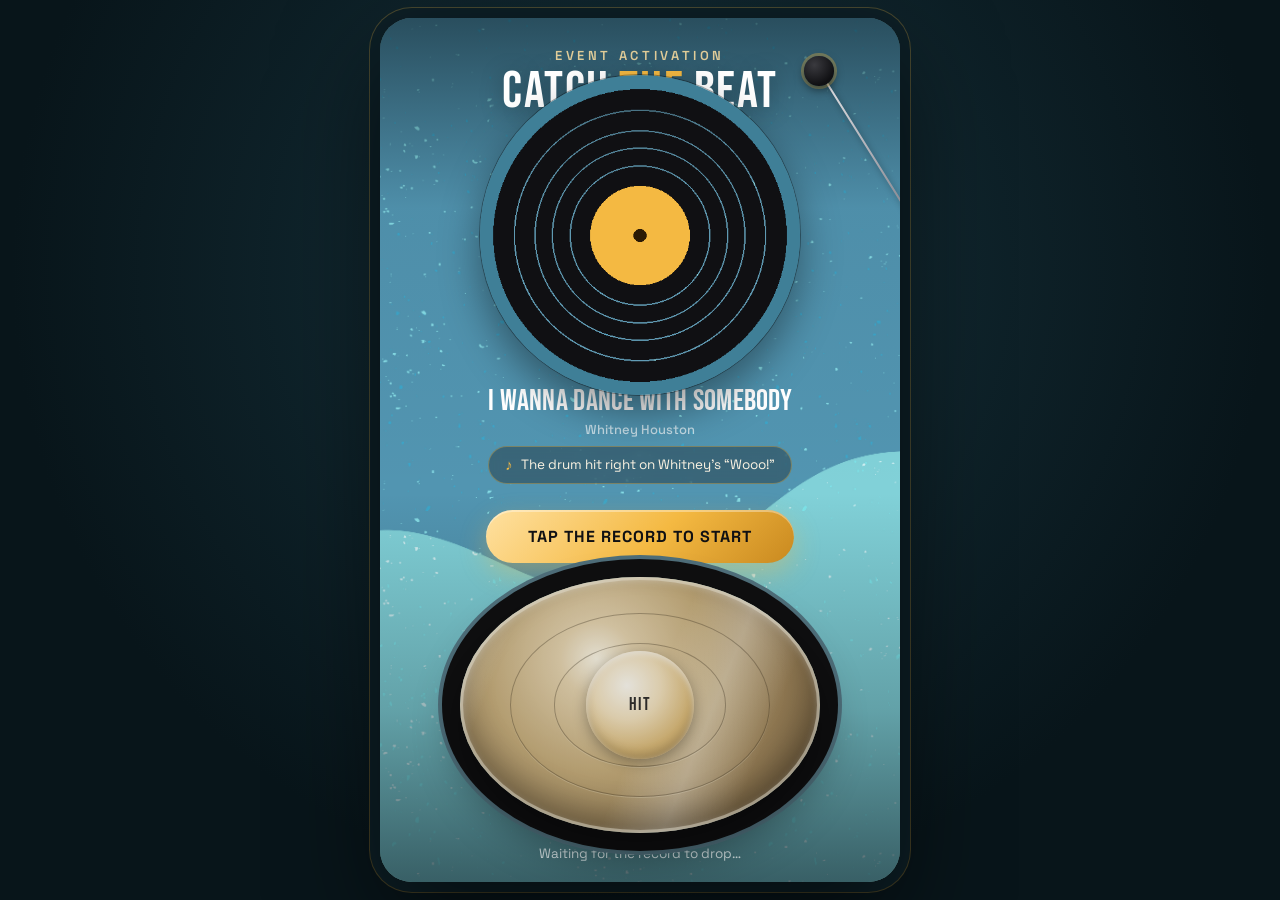
==== index.html @ 6fc48339 "Add files via upload" ====
<!DOCTYPE html>
<html lang="en">
<head>
<meta charset="UTF-8" />
<meta name="viewport" content="width=device-width, initial-scale=1, maximum-scale=1, user-scalable=no, viewport-fit=cover" />
<title>Catch The Beat</title>
<meta name="description" content="Catch The Beat — listen for the moment, hit the cymbal, and see how close you were." />
<link rel="icon" type="image/png" href="assets/images/icon-512.png" />
<link rel="apple-touch-icon" href="assets/images/icon-512.png" />

<!-- Fonts: Bebas Neue for the big poster-style display type, Space Grotesk for UI/body -->
<link rel="preconnect" href="https://fonts.googleapis.com" />
<link rel="preconnect" href="https://fonts.gstatic.com" crossorigin />
<link href="https://fonts.googleapis.com/css2?family=Bebas+Neue&family=Space+Grotesk:wght@400;500;600;700&display=swap" rel="stylesheet" />

<link rel="stylesheet" href="style.css" />
</head>
<body>

<div id="app" class="app" aria-live="polite">

  <!-- ===================== BACKGROUND ===================== -->
  <img class="bg-image" src="assets/images/background.jpg" alt="" aria-hidden="true" />
  <div class="bg-vignette" aria-hidden="true"></div>

  <!-- ===================== STAGE ===================== -->
  <main class="stage">

    <!-- ---- Header ---- -->
    <header class="stage-header">
      <p class="eyebrow">Event Activation</p>
      <h1 class="title">Catch <span class="title-accent">The</span> Beat</h1>
    </header>

    <!-- ---- Vinyl + Tonearm ---- -->
    <section class="vinyl-zone" aria-label="Start the game by tapping the record">
      <div class="vinyl-wrap">
        <div class="vinyl-glow" aria-hidden="true"></div>

        <button id="vinylBtn" class="vinyl-hit-target" type="button" aria-label="Tap the record to start">
          <div class="vinyl" id="vinyl">
            <img src="assets/images/icon-512.png" alt="" class="vinyl-img" draggable="false" />
          </div>
        </button>

        <!-- Tonearm: pivots from top-right, needle rests off-record until playing -->
        <div class="tonearm-pivot" id="tonearm" aria-hidden="true">
          <div class="tonearm-arm">
            <div class="tonearm-head"></div>
          </div>
          <div class="tonearm-base"></div>
        </div>
      </div>
    </section>

    <!-- ---- Song info / instructions ---- -->
    <section class="song-info" id="songInfo">
      <p class="song-label">Now Cued Up</p>
      <h2 class="song-title" id="songTitle">Loading…</h2>
      <p class="song-artist" id="songArtist">&nbsp;</p>
      <p class="song-hint">
        <span class="hint-icon" aria-hidden="true">♪</span>
        <span id="songHint">Getting the next track ready…</span>
      </p>
    </section>

    <!-- ---- CTA (idle state) ---- -->
    <button id="ctaBtn" class="cta-button" type="button" disabled>
      <span class="cta-pulse" aria-hidden="true"></span>
      <span class="cta-label">Tap The Record To Start</span>
    </button>

    <!-- ---- Cymbal pad ---- -->
    <section class="drum-zone">
      <button id="drumPad" class="drum-pad" type="button" disabled aria-label="Cymbal — hit it on the beat">
        <span class="drum-rim"></span>
        <span class="drum-ring drum-ring-1"></span>
        <span class="drum-ring drum-ring-2"></span>
        <span class="drum-ring drum-ring-3"></span>
        <span class="drum-center">
          <span class="drum-center-label">HIT</span>
        </span>
        <span class="ripple-layer" id="rippleLayer" aria-hidden="true"></span>
      </button>
      <p class="drum-caption" id="drumCaption">Waiting for the record to drop…</p>
    </section>

  </main>

  <!-- ===================== RESULT OVERLAY ===================== -->
  <div class="result-overlay" id="resultOverlay" role="alert" aria-hidden="true">
    <canvas id="confettiCanvas" class="confetti-canvas"></canvas>

    <div class="result-card">
      <p class="result-kicker" id="resultKicker">Result</p>
      <h2 class="result-headline" id="resultHeadline">—</h2>
      <p class="result-sub" id="resultSub">&nbsp;</p>

      <div class="timing-meter" id="timingMeter" aria-hidden="true">
        <div class="timing-meter-track">
          <div class="timing-meter-target"></div>
          <div class="timing-meter-zone" id="timingMeterZone"></div>
          <div class="timing-meter-needle" id="timingMeterNeedle"></div>
        </div>
        <div class="timing-meter-labels">
          <span>Early</span>
          <span>On Beat</span>
          <span>Late</span>
        </div>
      </div>

      <div class="result-ms" id="resultMs">&nbsp;</div>
    </div>
  </div>

  <!-- ===================== PROMOTER / STAFF RESET =====================
       Nearly invisible hit target, bottom-right corner. Press and hold
       ~1.2s to force the game back to idle. Not meant to be visible or
       discoverable to players. -->
  <button id="staffReset" class="staff-reset" type="button" aria-label="Staff reset"></button>
  <div class="staff-reset-toast" id="staffResetToast">Game reset</div>

</div>

<script src="songs.js"></script>
<script src="script.js"></script>
</body>
</html>
---- style.css ----
/* =========================================================================
   Catch The Beat — style.css
   Design language: a vinyl record and a drum head are both circles built
   from concentric rings — that shared geometry is the visual thread that
   ties the whole interface together (vinyl grooves ↔ drum-head rings).
   ========================================================================= */

/* ---------------------------- Design tokens --------------------------- */
:root {
  /* Pulled directly from the supplied background + vinyl artwork */
  --teal-deep:   #4f8aa8;
  --teal-bright: #81d1d8;
  --teal-ring:   #3f7f97;
  --ink:         #101013;
  --ink-soft:    #1a2226;
  --gold:        #f4b942;
  --gold-deep:   #c9891f;
  --gold-soft:   #ffe1a1;
  --cream:       #fbf3e2;
  --coral:       #ef7a5f;
  --white:       #ffffff;

  --font-display: "Bebas Neue", "Arial Narrow", sans-serif;
  --font-body: "Space Grotesk", "Helvetica Neue", Arial, sans-serif;

  --ease-out-back: cubic-bezier(0.34, 1.56, 0.64, 1);
  --ease-smooth: cubic-bezier(0.22, 1, 0.36, 1);
}

/* ------------------------------- Reset --------------------------------- */
* { box-sizing: border-box; }
html, body {
  height: 100%;
  margin: 0;
  padding: 0;
  overflow: hidden;
  background: #0b1b22;
  -webkit-tap-highlight-color: transparent;
}
body {
  font-family: var(--font-body);
  color: var(--white);
}
button {
  font-family: inherit;
  border: none;
  background: none;
  color: inherit;
  cursor: pointer;
  -webkit-tap-highlight-color: transparent;
  touch-action: manipulation;
}
button:disabled { cursor: default; }
img { -webkit-user-drag: none; user-select: none; }

/* ------------------------------- App shell ------------------------------ */
.app {
  position: relative;
  width: 100dvw;
  height: 100dvh;
  overflow: hidden;
  isolation: isolate;
}

.bg-image {
  position: absolute;
  inset: 0;
  width: 100%;
  height: 100%;
  object-fit: cover;
  z-index: -2;
}

.bg-vignette {
  position: absolute;
  inset: 0;
  z-index: -1;
  background:
    linear-gradient(to bottom, rgba(8, 20, 26, 0.55) 0%, rgba(8, 20, 26, 0.05) 22%, rgba(8, 20, 26, 0) 55%, rgba(8, 20, 26, 0.25) 80%, rgba(8, 20, 26, 0.6) 100%);
  pointer-events: none;
}

/* Desktop / landscape preview: present the kiosk as a portrait device
   frame instead of stretching full-bleed across a wide monitor. On the
   real event screen (portrait, ~31 x 54.5cm) this rule simply never
   matches, and .app fills the whole display. */
@media (min-aspect-ratio: 4/5) {
  body {
    display: flex;
    align-items: center;
    justify-content: center;
    background: radial-gradient(circle at 50% 30%, #16323c 0%, #08151a 70%);
  }
  .app {
    width: min(94vw, 520px);
    height: min(96dvh, 960px);
    border-radius: 32px;
    box-shadow: 0 40px 100px rgba(0,0,0,0.55), 0 0 0 10px #0d1f26, 0 0 0 11px rgba(244,185,66,0.25);
  }
}

/* --------------------------------- Stage -------------------------------- */
.stage {
  position: relative;
  z-index: 1;
  height: 100%;
  display: flex;
  flex-direction: column;
  align-items: center;
  justify-content: space-between;
  padding: clamp(14px, 3.2vh, 30px) clamp(16px, 5vw, 32px) clamp(10px, 2vh, 20px);
  text-align: center;
}

/* --------------------------------- Header ------------------------------- */
.stage-header { flex: 0 0 auto; }

.eyebrow {
  margin: 0 0 2px;
  font-size: clamp(10px, 2vw, 13px);
  letter-spacing: 0.28em;
  text-transform: uppercase;
  color: var(--gold-soft);
  opacity: 0.85;
  font-weight: 600;
}

.title {
  margin: 0;
  font-family: var(--font-display);
  font-weight: 400;
  letter-spacing: 0.03em;
  font-size: clamp(30px, 8.2vw, 52px);
  line-height: 1;
  color: var(--white);
  text-shadow: 0 4px 22px rgba(0,0,0,0.35);
}
.title-accent {
  color: var(--gold);
  font-style: normal;
}

/* -------------------------------- Vinyl --------------------------------- */
.vinyl-zone {
  flex: 1 1 auto;
  display: flex;
  align-items: center;
  justify-content: center;
  min-height: 0;
  width: 100%;
}

.vinyl-wrap {
  position: relative;
  width: clamp(170px, 42vh, 320px);
  aspect-ratio: 1 / 1;
}

.vinyl-glow {
  position: absolute;
  inset: -18%;
  border-radius: 50%;
  background: radial-gradient(circle, rgba(244,185,66,0.55) 0%, rgba(244,185,66,0.18) 45%, rgba(244,185,66,0) 72%);
  opacity: 0;
  transform: scale(0.85);
  transition: opacity 0.6s var(--ease-smooth), transform 0.6s var(--ease-smooth);
  pointer-events: none;
}
.app.is-playing .vinyl-glow {
  opacity: 1;
  transform: scale(1);
  animation: glowPulse 1.8s ease-in-out infinite;
}
@keyframes glowPulse {
  0%, 100% { filter: brightness(1); }
  50% { filter: brightness(1.25); }
}

.vinyl-hit-target {
  position: absolute;
  inset: 0;
  display: block;
  border-radius: 50%;
  padding: 0;
}

.vinyl {
  position: relative;
  width: 100%;
  height: 100%;
  border-radius: 50%;
  overflow: hidden;
  box-shadow:
    0 18px 40px rgba(0,0,0,0.4),
    0 2px 0 rgba(255,255,255,0.08) inset,
    0 0 0 1px rgba(0,0,0,0.35);
  transform: scale(1);
  transition: transform 0.35s var(--ease-out-back);
  animation: none;
}
.vinyl-hit-target:active .vinyl { transform: scale(0.97); }

.vinyl-img {
  width: 106%;
  height: 106%;
  object-fit: cover;
  position: absolute;
  top: -3%;
  left: -3%;
  pointer-events: none;
}

.app.is-playing .vinyl {
  animation: spin 1.9s linear infinite;
}
@keyframes spin {
  from { transform: rotate(0deg); }
  to   { transform: rotate(360deg); }
}

/* Idle "tap me" cue ring */
.vinyl-hit-target::after {
  content: "";
  position: absolute;
  inset: -8%;
  border-radius: 50%;
  border: 2px solid rgba(255,255,255,0.5);
  opacity: 0;
  transform: scale(0.9);
}
.app.is-idle .vinyl-hit-target::after {
  animation: tapCue 2.2s ease-out infinite;
}
@keyframes tapCue {
  0% { opacity: 0.7; transform: scale(0.94); }
  70% { opacity: 0; transform: scale(1.12); }
  100% { opacity: 0; transform: scale(1.12); }
}

/* -------------------------------- Tonearm -------------------------------- */
.tonearm-pivot {
  position: absolute;
  top: -6%;
  right: -13%;
  width: 42%;
  height: 78%;
  pointer-events: none;
  z-index: 3;
}
.tonearm-base {
  position: absolute;
  top: 0;
  right: 6%;
  width: 22%;
  aspect-ratio: 1/1;
  border-radius: 50%;
  background: radial-gradient(circle at 35% 30%, #3a3a3f, var(--ink) 70%);
  box-shadow: 0 4px 10px rgba(0,0,0,0.5), 0 0 0 3px rgba(244,185,66,0.35);
}
.tonearm-arm {
  position: absolute;
  top: 5%;
  right: 13%;
  width: 8%;
  height: 88%;
  transform-origin: top center;
  transform: rotate(-32deg);
  transition: transform 0.75s var(--ease-smooth);
}
.tonearm-arm::before {
  content: "";
  position: absolute;
  top: 0;
  left: 50%;
  width: 14%;
  height: 100%;
  background: linear-gradient(to bottom, #e7e7ea, #9a9aa2 60%, #6d6d75);
  border-radius: 6px;
  transform: translateX(-50%);
  box-shadow: 0 2px 6px rgba(0,0,0,0.4);
}
.tonearm-head {
  position: absolute;
  bottom: -2%;
  left: 50%;
  width: 60%;
  height: 12%;
  background: linear-gradient(135deg, var(--gold), var(--gold-deep));
  border-radius: 3px;
  transform: translateX(-50%) rotate(28deg);
  box-shadow: 0 2px 6px rgba(0,0,0,0.4);
}
.app.is-playing .tonearm-arm {
  transform: rotate(4deg);
}

/* ------------------------------ Song info -------------------------------- */
.song-info {
  flex: 0 0 auto;
  width: 100%;
  max-width: 460px;
  display: flex;
  flex-direction: column;
  align-items: center;
  gap: 2px;
  margin: clamp(4px, 1.4vh, 12px) 0;
}
.song-label {
  margin: 0;
  font-size: clamp(9px, 1.8vw, 11px);
  letter-spacing: 0.24em;
  text-transform: uppercase;
  color: var(--teal-bright);
  font-weight: 600;
}
.song-title {
  margin: 2px 0 0;
  font-family: var(--font-display);
  font-weight: 400;
  font-size: clamp(20px, 5.4vw, 30px);
  letter-spacing: 0.01em;
  color: var(--white);
}
.song-artist {
  margin: 0 0 6px;
  font-size: clamp(11px, 2.4vw, 13px);
  color: rgba(255,255,255,0.65);
  font-weight: 500;
}
.song-hint {
  margin: 0;
  display: inline-flex;
  align-items: center;
  gap: 8px;
  padding: 8px 16px;
  border-radius: 999px;
  background: rgba(16, 16, 19, 0.35);
  border: 1px solid rgba(244,185,66,0.35);
  backdrop-filter: blur(6px);
  -webkit-backdrop-filter: blur(6px);
  font-size: clamp(11.5px, 2.6vw, 13.5px);
  color: var(--cream);
  line-height: 1.35;
  max-width: 100%;
}
.hint-icon { color: var(--gold); font-size: 1.1em; flex: 0 0 auto; }

/* -------------------------------- CTA button ------------------------------ */
.cta-button {
  position: relative;
  flex: 0 0 auto;
  display: inline-flex;
  align-items: center;
  justify-content: center;
  padding: clamp(12px, 2vh, 16px) clamp(28px, 7vw, 42px);
  border-radius: 999px;
  background: linear-gradient(135deg, var(--gold-soft), var(--gold) 55%, var(--gold-deep));
  color: var(--ink);
  font-weight: 700;
  font-size: clamp(13px, 3vw, 16px);
  letter-spacing: 0.06em;
  text-transform: uppercase;
  box-shadow: 0 10px 26px rgba(244,185,66,0.35), 0 2px 0 rgba(255,255,255,0.35) inset;
  transition: opacity 0.35s var(--ease-smooth), transform 0.35s var(--ease-smooth), filter 0.3s ease;
  margin: clamp(4px, 1.6vh, 14px) 0;
}
.cta-button:disabled { filter: grayscale(0.6) brightness(0.85); }
.cta-button:active:not(:disabled) { transform: scale(0.96); }
.cta-pulse {
  position: absolute;
  inset: -6px;
  border-radius: inherit;
  border: 2px solid rgba(244,185,66,0.6);
  opacity: 0;
}
.app.is-idle .cta-button:not(:disabled) .cta-pulse {
  animation: ctaPulse 2.2s ease-out infinite;
}
@keyframes ctaPulse {
  0% { opacity: 0.6; transform: scale(1); }
  100% { opacity: 0; transform: scale(1.18); }
}
.cta-label { position: relative; z-index: 1; }

.app:not(.is-idle) .cta-button {
  opacity: 0;
  pointer-events: none;
  transform: translateY(6px) scale(0.94);
}

/* -------------------------------- Drum pad -------------------------------- */
.drum-zone {
  flex: 1 1 auto;
  display: flex;
  flex-direction: column;
  align-items: center;
  justify-content: center;
  min-height: 0;
  width: 100%;
  gap: clamp(6px, 1.4vh, 12px);
}

.drum-pad {
  position: relative;
  width: clamp(190px, 46vh, 360px);
  aspect-ratio: 1 / 1;
  border-radius: 50%;
  padding: 0;
  /* Brushed-brass cymbal: a diagonal light-shine streak layered over a
     warm metal radial gradient (bright hammered highlight off-center,
     darkening toward the rim like real spun bronze). */
  background:
    linear-gradient(112deg,
      rgba(255,255,255,0.5) 0%,
      rgba(255,255,255,0) 16%,
      rgba(255,255,255,0) 52%,
      rgba(255,255,255,0.32) 66%,
      rgba(255,255,255,0) 80%),
    radial-gradient(circle at 38% 32%,
      #fff6d9 0%, #f3d391 13%, #d9ac52 40%, #ad7f34 68%, #7a5720 92%, #6a4b1a 100%);
  box-shadow:
    0 22px 46px rgba(0,0,0,0.45),
    0 0 0 clamp(10px, 2.4vh, 18px) var(--ink),
    0 0 0 calc(clamp(10px, 2.4vh, 18px) + 4px) var(--teal-ring),
    inset 0 2px 8px rgba(255,255,255,0.55),
    inset 0 -16px 32px rgba(0,0,0,0.32);
  transition: transform 0.12s var(--ease-out-back), box-shadow 0.25s ease, filter 0.3s ease;
}
.drum-pad:disabled { filter: saturate(0.55) brightness(0.9); }
.drum-pad.is-active:not(:disabled) { cursor: pointer; }
.drum-pad.is-active:not(:disabled)::before {
  content: "";
  position: absolute;
  inset: -14px;
  border-radius: 50%;
  border: 2px dashed rgba(244,185,66,0.55);
  animation: drumBreathe 1.4s ease-in-out infinite;
}
@keyframes drumBreathe {
  0%, 100% { transform: scale(1); opacity: 0.55; }
  50% { transform: scale(1.035); opacity: 1; }
}

.drum-ring {
  position: absolute;
  border-radius: 50%;
  border: 1px solid rgba(58, 38, 8, 0.32);
  box-shadow: 0 1px 0 rgba(255,241,204,0.25);
  pointer-events: none;
}
.drum-ring-1 { inset: 14%; }
.drum-ring-2 { inset: 26%; }
.drum-ring-3 { inset: 38%; }

.drum-rim {
  position: absolute;
  inset: 0;
  border-radius: 50%;
  pointer-events: none;
  box-shadow: inset 0 0 0 3px rgba(255,247,214,0.45);
}

.drum-center {
  /* The raised "bell" at the centre of the cymbal — same brass, brighter
     and more polished from the extra hammering real cymbal bells get. */
  position: absolute;
  top: 50%; left: 50%;
  width: 30%;
  aspect-ratio: 1/1;
  transform: translate(-50%, -50%);
  border-radius: 50%;
  background: radial-gradient(circle at 38% 32%, #fffaea, var(--gold-soft) 34%, var(--gold) 66%, var(--gold-deep) 100%);
  display: flex;
  align-items: center;
  justify-content: center;
  box-shadow: 0 4px 14px rgba(0,0,0,0.3), inset 0 3px 6px rgba(255,255,255,0.7), inset 0 -6px 10px rgba(0,0,0,0.15);
  pointer-events: none;
}
.drum-center-label {
  font-family: var(--font-display);
  font-size: clamp(13px, 3vw, 18px);
  letter-spacing: 0.08em;
  color: var(--ink);
  opacity: 0.85;
}

.drum-pad.is-hit {
  transform: scale(0.93);
}
.drum-pad.is-hit .drum-center {
  animation: centerFlash 0.4s ease-out;
}
@keyframes centerFlash {
  0% { box-shadow: 0 0 0 0 rgba(255,250,235,0.95), 0 4px 12px rgba(0,0,0,0.25); }
  100% { box-shadow: 0 0 0 26px rgba(255,250,235,0), 0 4px 12px rgba(0,0,0,0.25); }
}

.ripple-layer {
  position: absolute;
  inset: 0;
  border-radius: 50%;
  overflow: hidden;
  pointer-events: none;
}
.ripple {
  position: absolute;
  top: 50%; left: 50%;
  width: 10%;
  aspect-ratio: 1/1;
  border-radius: 50%;
  background: radial-gradient(circle, rgba(255,252,240,0.9) 0%, rgba(244,185,66,0.4) 45%, rgba(244,185,66,0) 72%);
  transform: translate(-50%, -50%) scale(0.3);
  opacity: 0.9;
  animation: rippleOut 0.7s var(--ease-smooth) forwards;
}
@keyframes rippleOut {
  to { transform: translate(-50%, -50%) scale(9); opacity: 0; }
}

.drum-caption {
  margin: 0;
  font-size: clamp(11px, 2.6vw, 13.5px);
  color: rgba(255,255,255,0.7);
  min-height: 1.4em;
}

/* ============================ Result overlay ============================= */
.result-overlay {
  position: fixed;
  inset: 0;
  z-index: 20;
  display: flex;
  align-items: center;
  justify-content: center;
  padding: 24px;
  background: radial-gradient(circle at 50% 30%, rgba(20,38,46,0.94), rgba(6,14,18,0.98));
  opacity: 0;
  pointer-events: none;
  transition: opacity 0.4s var(--ease-smooth);
}
.result-overlay.is-visible {
  opacity: 1;
  pointer-events: auto;
}

.confetti-canvas {
  position: absolute;
  inset: 0;
  width: 100%;
  height: 100%;
  pointer-events: none;
}

.result-card {
  position: relative;
  z-index: 1;
  width: 100%;
  max-width: 400px;
  text-align: center;
  display: flex;
  flex-direction: column;
  align-items: center;
  gap: 6px;
  transform: translateY(14px) scale(0.96);
  opacity: 0;
  transition: transform 0.5s var(--ease-out-back), opacity 0.4s ease;
}
.result-overlay.is-visible .result-card {
  transform: translateY(0) scale(1);
  opacity: 1;
}

.result-kicker {
  margin: 0;
  font-size: clamp(11px, 2.4vw, 13px);
  letter-spacing: 0.3em;
  text-transform: uppercase;
  color: var(--gold-soft);
  font-weight: 700;
}
.result-headline {
  margin: 4px 0 0;
  font-family: var(--font-display);
  font-size: clamp(40px, 12vw, 68px);
  line-height: 0.95;
  color: var(--white);
  text-shadow: 0 6px 30px rgba(0,0,0,0.4);
}
.result-overlay.win .result-headline { color: var(--gold); }
.result-overlay.miss .result-headline { color: var(--cream); }

.result-sub {
  margin: 2px 0 6px;
  font-size: clamp(13px, 3vw, 15.5px);
  color: rgba(255,255,255,0.75);
  max-width: 320px;
}

.result-ms {
  font-family: var(--font-display);
  font-size: clamp(24px, 6vw, 34px);
  letter-spacing: 0.04em;
  color: var(--white);
  margin-top: 4px;
}
.result-ms.early { color: var(--teal-bright); }
.result-ms.late { color: var(--coral); }
.result-ms.perfect { color: var(--gold); }

/* Timing meter (shown on miss) */
.timing-meter {
  width: 100%;
  max-width: 320px;
  margin-top: 10px;
}
.timing-meter-track {
  position: relative;
  height: 14px;
  border-radius: 999px;
  background: linear-gradient(90deg, var(--teal-bright), rgba(255,255,255,0.25) 48%, rgba(255,255,255,0.25) 52%, var(--coral));
  overflow: visible;
}
.timing-meter-target {
  position: absolute;
  top: -4px;
  left: 50%;
  width: 2px;
  height: 22px;
  background: var(--white);
  transform: translateX(-50%);
  border-radius: 2px;
}
.timing-meter-zone {
  position: absolute;
  top: 0;
  height: 100%;
  left: 46%;
  width: 8%;
  background: rgba(244,185,66,0.55);
  border-radius: 999px;
}
.timing-meter-needle {
  position: absolute;
  top: -9px;
  left: 50%;
  width: 0;
  height: 0;
  border-left: 8px solid transparent;
  border-right: 8px solid transparent;
  border-top: 12px solid var(--white);
  transform: translateX(-50%);
  transition: left 0.5s var(--ease-out-back);
  filter: drop-shadow(0 2px 3px rgba(0,0,0,0.4));
}
.timing-meter-labels {
  display: flex;
  justify-content: space-between;
  font-size: 10.5px;
  letter-spacing: 0.12em;
  text-transform: uppercase;
  color: rgba(255,255,255,0.55);
  margin-top: 8px;
}

/* ============================ Staff reset ================================ */
.staff-reset {
  position: fixed;
  bottom: 0;
  right: 0;
  width: 64px;
  height: 64px;
  z-index: 30;
  background: transparent;
  padding: 0;
}
.staff-reset-toast {
  position: fixed;
  bottom: 18px;
  left: 50%;
  transform: translateX(-50%) translateY(10px);
  z-index: 40;
  background: var(--ink);
  color: var(--gold-soft);
  padding: 8px 18px;
  border-radius: 999px;
  font-size: 12.5px;
  letter-spacing: 0.05em;
  opacity: 0;
  pointer-events: none;
  transition: opacity 0.3s ease, transform 0.3s ease;
}
.staff-reset-toast.is-visible {
  opacity: 1;
  transform: translateX(-50%) translateY(0);
}

/* ============================ Reduced motion ============================= */
@media (prefers-reduced-motion: reduce) {
  .app.is-playing .vinyl,
  .app.is-playing .vinyl-glow,
  .cta-pulse,
  .drum-pad.is-active:not(:disabled)::before,
  .vinyl-hit-target::after {
    animation: none !important;
  }
  .tonearm-arm { transition: none; }
}

/* Small-height safety (short landscape/foldable previews) */
@media (max-height: 560px) {
  .stage-header { display: none; }
}
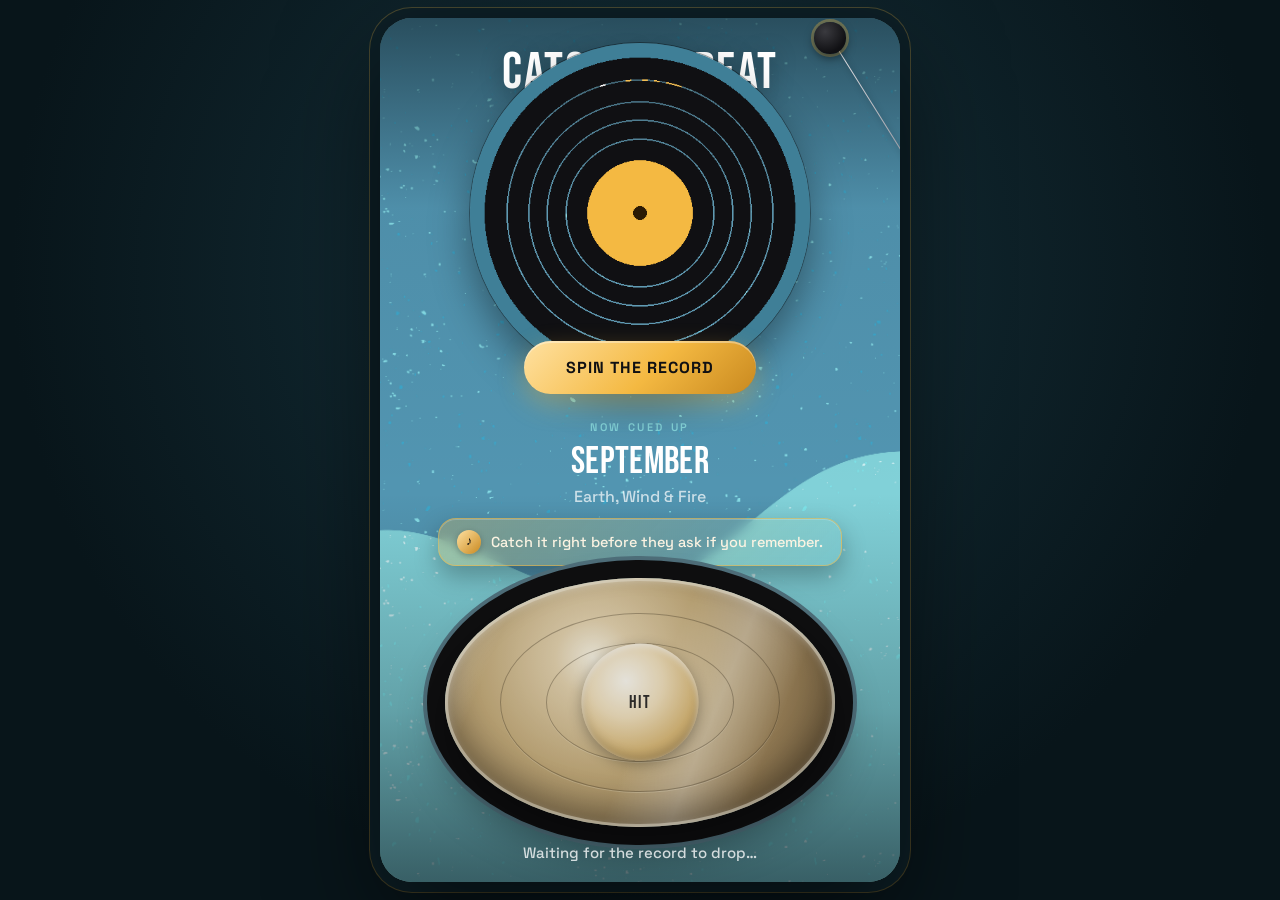
==== commit dfcae1f5: "Add files via upload" ====
--- a/index.html
+++ b/index.html
@@ -28,7 +28,6 @@
 
     <!-- ---- Header ---- -->
     <header class="stage-header">
-      <p class="eyebrow">Event Activation</p>
       <h1 class="title">Catch <span class="title-accent">The</span> Beat</h1>
     </header>
 
@@ -37,7 +36,7 @@
       <div class="vinyl-wrap">
         <div class="vinyl-glow" aria-hidden="true"></div>
 
-        <button id="vinylBtn" class="vinyl-hit-target" type="button" aria-label="Tap the record to start">
+        <button id="vinylBtn" class="vinyl-hit-target" type="button" aria-label="Spin the record to start">
           <div class="vinyl" id="vinyl">
             <img src="assets/images/icon-512.png" alt="" class="vinyl-img" draggable="false" />
           </div>
@@ -53,6 +52,12 @@
       </div>
     </section>
 
+    <!-- ---- CTA (idle state) — sits directly under the record ---- -->
+    <button id="ctaBtn" class="cta-button" type="button" disabled>
+      <span class="cta-pulse" aria-hidden="true"></span>
+      <span class="cta-label">Spin The Record</span>
+    </button>
+
     <!-- ---- Song info / instructions ---- -->
     <section class="song-info" id="songInfo">
       <p class="song-label">Now Cued Up</p>
@@ -63,12 +68,6 @@
         <span id="songHint">Getting the next track ready…</span>
       </p>
     </section>
-
-    <!-- ---- CTA (idle state) ---- -->
-    <button id="ctaBtn" class="cta-button" type="button" disabled>
-      <span class="cta-pulse" aria-hidden="true"></span>
-      <span class="cta-label">Tap The Record To Start</span>
-    </button>
 
     <!-- ---- Cymbal pad ---- -->
     <section class="drum-zone">
--- a/style.css
+++ b/style.css
@@ -115,16 +115,6 @@
 /* --------------------------------- Header ------------------------------- */
 .stage-header { flex: 0 0 auto; }
 
-.eyebrow {
-  margin: 0 0 2px;
-  font-size: clamp(10px, 2vw, 13px);
-  letter-spacing: 0.28em;
-  text-transform: uppercase;
-  color: var(--gold-soft);
-  opacity: 0.85;
-  font-weight: 600;
-}
-
 .title {
   margin: 0;
   font-family: var(--font-display);
@@ -152,7 +142,7 @@
 
 .vinyl-wrap {
   position: relative;
-  width: clamp(170px, 42vh, 320px);
+  width: clamp(182px, 44vh, 340px);
   aspect-ratio: 1 / 1;
 }
 
@@ -314,36 +304,50 @@
   font-weight: 600;
 }
 .song-title {
-  margin: 2px 0 0;
+  margin: 3px 0 0;
   font-family: var(--font-display);
   font-weight: 400;
-  font-size: clamp(20px, 5.4vw, 30px);
+  font-size: clamp(25px, 6.6vw, 38px);
   letter-spacing: 0.01em;
   color: var(--white);
 }
 .song-artist {
-  margin: 0 0 6px;
-  font-size: clamp(11px, 2.4vw, 13px);
-  color: rgba(255,255,255,0.65);
+  margin: 0 0 9px;
+  font-size: clamp(13px, 2.9vw, 16px);
+  color: rgba(255,255,255,0.7);
   font-weight: 500;
 }
 .song-hint {
   margin: 0;
   display: inline-flex;
   align-items: center;
-  gap: 8px;
-  padding: 8px 16px;
-  border-radius: 999px;
-  background: rgba(16, 16, 19, 0.35);
-  border: 1px solid rgba(244,185,66,0.35);
+  gap: 10px;
+  padding: 11px 18px;
+  border-radius: 18px;
+  background: linear-gradient(135deg, rgba(244,185,66,0.28), rgba(129,209,216,0.18));
+  border: 1.5px solid rgba(244,185,66,0.55);
+  box-shadow: 0 10px 24px rgba(0,0,0,0.28), inset 0 1px 0 rgba(255,255,255,0.2);
   backdrop-filter: blur(6px);
   -webkit-backdrop-filter: blur(6px);
-  font-size: clamp(11.5px, 2.6vw, 13.5px);
+  font-size: clamp(12.5px, 2.8vw, 14.5px);
+  font-weight: 500;
   color: var(--cream);
-  line-height: 1.35;
+  line-height: 1.4;
   max-width: 100%;
 }
-.hint-icon { color: var(--gold); font-size: 1.1em; flex: 0 0 auto; }
+.hint-icon {
+  display: inline-flex;
+  align-items: center;
+  justify-content: center;
+  width: 24px;
+  height: 24px;
+  border-radius: 50%;
+  background: linear-gradient(135deg, var(--gold-soft), var(--gold-deep));
+  color: var(--ink);
+  font-size: 0.85em;
+  flex: 0 0 auto;
+  box-shadow: 0 2px 6px rgba(0,0,0,0.25);
+}
 
 /* -------------------------------- CTA button ------------------------------ */
 .cta-button {
@@ -397,12 +401,12 @@
   justify-content: center;
   min-height: 0;
   width: 100%;
-  gap: clamp(6px, 1.4vh, 12px);
+  gap: clamp(10px, 2vh, 16px);
 }
 
 .drum-pad {
   position: relative;
-  width: clamp(190px, 46vh, 360px);
+  width: clamp(200px, 47vh, 390px);
   aspect-ratio: 1 / 1;
   border-radius: 50%;
   padding: 0;
@@ -518,9 +522,12 @@
 }
 
 .drum-caption {
+  position: relative;
+  z-index: 2;
   margin: 0;
-  font-size: clamp(11px, 2.6vw, 13.5px);
-  color: rgba(255,255,255,0.7);
+  font-size: clamp(12.5px, 2.8vw, 15px);
+  font-weight: 500;
+  color: rgba(255,255,255,0.78);
   min-height: 1.4em;
 }
 
@@ -586,8 +593,9 @@
   color: var(--white);
   text-shadow: 0 6px 30px rgba(0,0,0,0.4);
 }
-.result-overlay.win .result-headline { color: var(--gold); }
-.result-overlay.miss .result-headline { color: var(--cream); }
+.result-overlay.tier-perfect .result-headline { color: var(--gold); }
+.result-overlay.tier-great .result-headline { color: var(--teal-bright); }
+.result-overlay.tier-miss .result-headline { color: var(--cream); }
 
 .result-sub {
   margin: 2px 0 6px;
@@ -603,9 +611,10 @@
   color: var(--white);
   margin-top: 4px;
 }
+.result-ms.tier-perfect { color: var(--gold); }
+.result-ms.tier-great { color: var(--teal-bright); }
 .result-ms.early { color: var(--teal-bright); }
 .result-ms.late { color: var(--coral); }
-.result-ms.perfect { color: var(--gold); }
 
 /* Timing meter (shown on miss) */
 .timing-meter {
@@ -662,7 +671,12 @@
   margin-top: 8px;
 }
 
-/* ============================ Staff reset ================================ */
+/* ============================ Staff reset ================================
+   This is intentionally invisible — it's an event-staff-only control, not
+   a "back to home" button meant for players to see. opacity:0 guarantees
+   zero visual trace (unlike a transparent background, which can still
+   pick up a faint edge/outline in some browsers) while staying fully
+   tappable — opacity never affects hit-testing or pointer events. */
 .staff-reset {
   position: fixed;
   bottom: 0;
@@ -671,7 +685,13 @@
   height: 64px;
   z-index: 30;
   background: transparent;
+  border: none;
+  outline: none;
+  box-shadow: none;
+  opacity: 0;
   padding: 0;
+  -webkit-appearance: none;
+  appearance: none;
 }
 .staff-reset-toast {
   position: fixed;
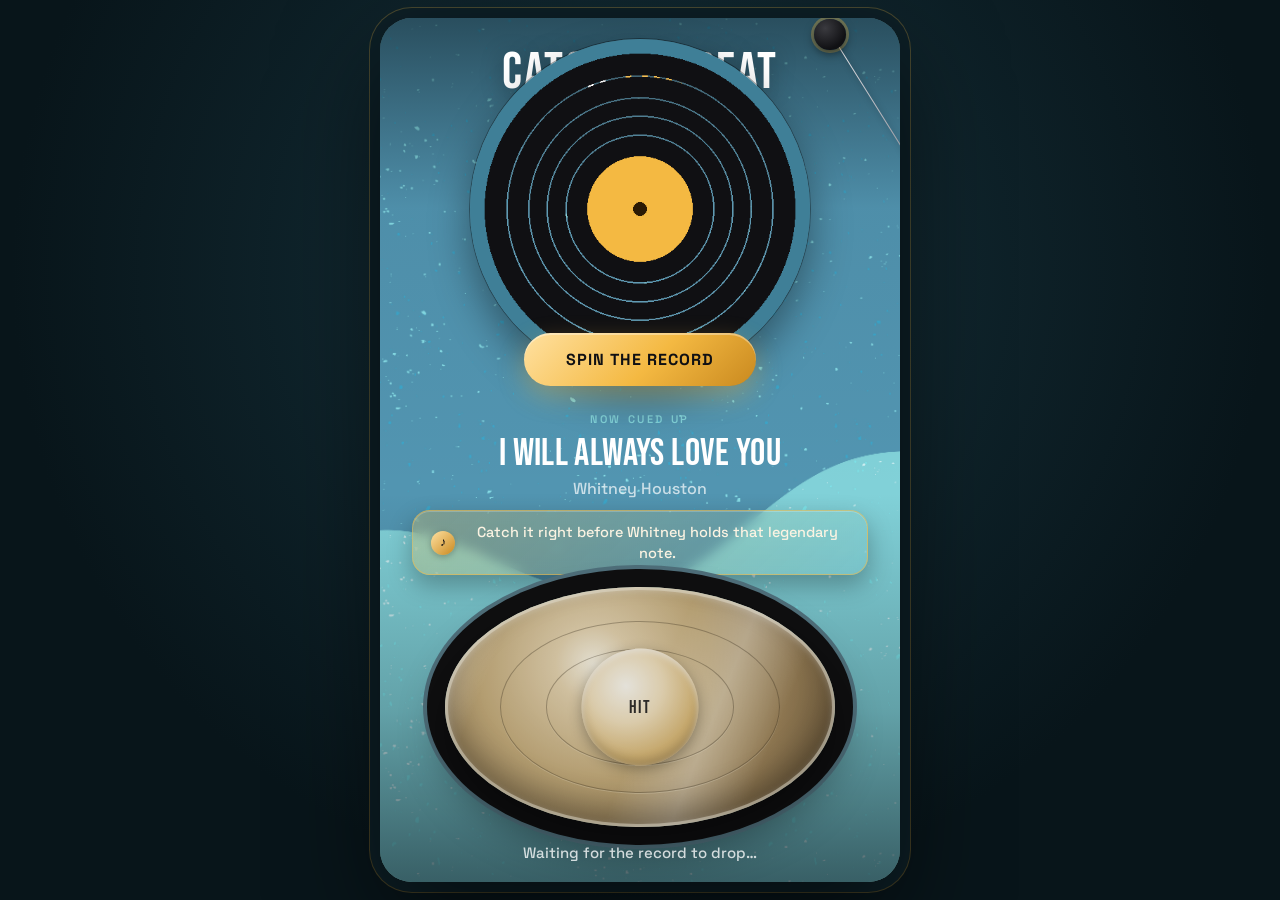
==== commit 140d14c5: "Add files via upload" ====
--- a/index.html
+++ b/index.html
@@ -13,7 +13,7 @@
 <link rel="preconnect" href="https://fonts.gstatic.com" crossorigin />
 <link href="https://fonts.googleapis.com/css2?family=Bebas+Neue&family=Space+Grotesk:wght@400;500;600;700&display=swap" rel="stylesheet" />
 
-<link rel="stylesheet" href="style.css" />
+<link rel="stylesheet" href="style.css?v=3" />
 </head>
 <body>
 
@@ -121,7 +121,7 @@
 
 </div>
 
-<script src="songs.js"></script>
-<script src="script.js"></script>
+<script src="songs.js?v=3"></script>
+<script src="script.js?v=3"></script>
 </body>
 </html>
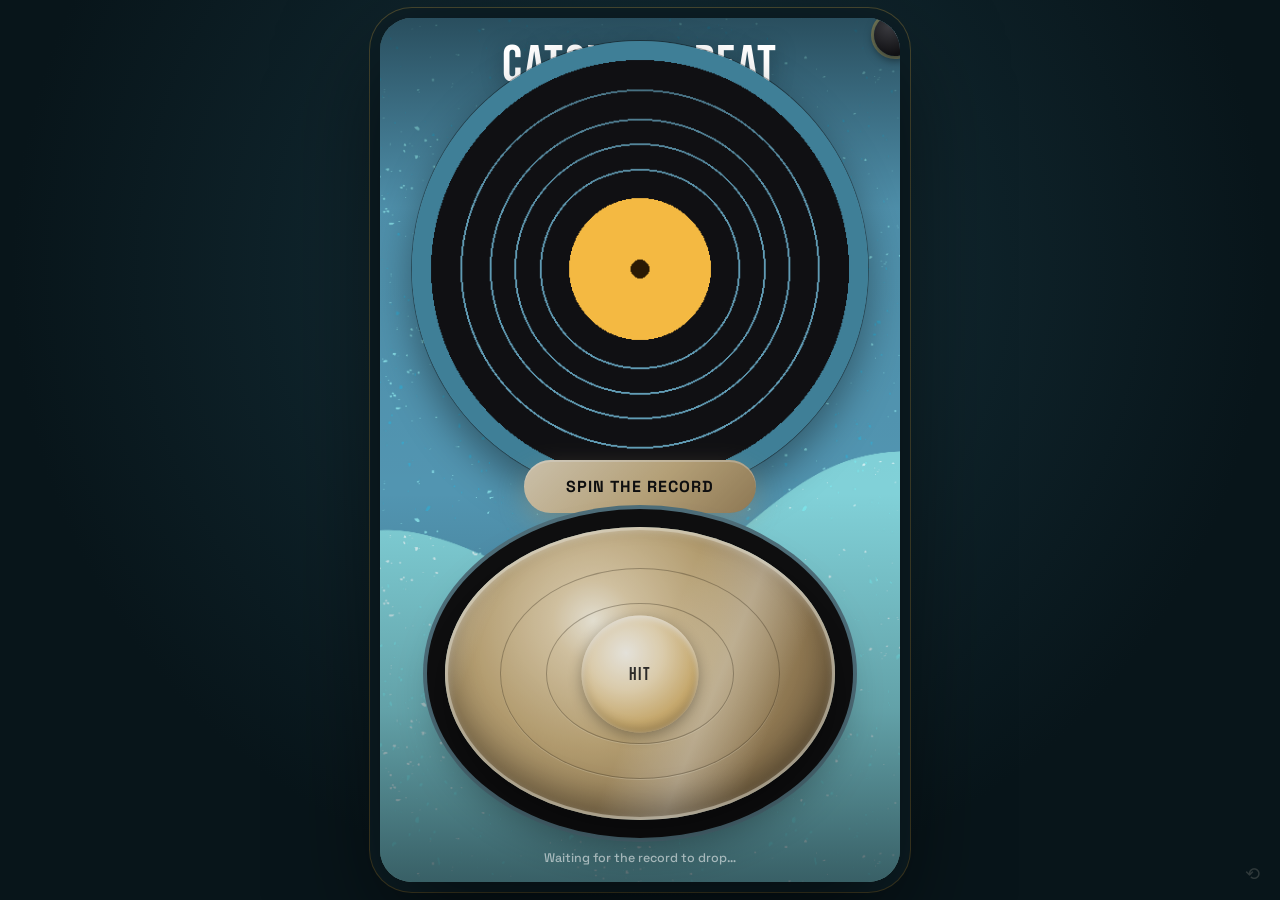
==== commit 533d2fdb: "Add files via upload" ====
--- a/index.html
+++ b/index.html
@@ -116,7 +116,7 @@
        Nearly invisible hit target, bottom-right corner. Press and hold
        ~1.2s to force the game back to idle. Not meant to be visible or
        discoverable to players. -->
-  <button id="staffReset" class="staff-reset" type="button" aria-label="Staff reset"></button>
+  <button id="staffReset" class="staff-reset" type="button" aria-label="Staff reset">⟲</button>
   <div class="staff-reset-toast" id="staffResetToast">Game reset</div>
 
 </div>
--- a/style.css
+++ b/style.css
@@ -108,7 +108,7 @@
   flex-direction: column;
   align-items: center;
   justify-content: space-between;
-  padding: clamp(14px, 3.2vh, 30px) clamp(16px, 5vw, 32px) clamp(10px, 2vh, 20px);
+  padding: clamp(10px, 2.4vh, 24px) clamp(16px, 5vw, 32px) clamp(8px, 1.6vh, 16px);
   text-align: center;
 }
 
@@ -142,7 +142,7 @@
 
 .vinyl-wrap {
   position: relative;
-  width: clamp(182px, 44vh, 340px);
+  width: clamp(230px, 58vh, 470px);
   aspect-ratio: 1 / 1;
 }
 
@@ -294,6 +294,18 @@
   align-items: center;
   gap: 2px;
   margin: clamp(4px, 1.4vh, 12px) 0;
+  max-height: 260px;
+  overflow: hidden;
+  opacity: 1;
+  transition: max-height 0.4s var(--ease-smooth), opacity 0.3s ease, margin 0.4s ease;
+}
+/* Idle/home screen stays a mystery — no song name, artist, or hint until
+   the record actually starts spinning. */
+.app.is-idle .song-info {
+  max-height: 0;
+  opacity: 0;
+  margin: 0;
+  pointer-events: none;
 }
 .song-label {
   margin: 0;
@@ -365,8 +377,11 @@
   letter-spacing: 0.06em;
   text-transform: uppercase;
   box-shadow: 0 10px 26px rgba(244,185,66,0.35), 0 2px 0 rgba(255,255,255,0.35) inset;
-  transition: opacity 0.35s var(--ease-smooth), transform 0.35s var(--ease-smooth), filter 0.3s ease;
+  transition: opacity 0.3s var(--ease-smooth), transform 0.3s var(--ease-smooth), filter 0.3s ease,
+              padding 0.35s var(--ease-smooth), margin 0.35s var(--ease-smooth), max-height 0.35s var(--ease-smooth);
   margin: clamp(4px, 1.6vh, 14px) 0;
+  max-height: 120px;
+  overflow: hidden;
 }
 .cta-button:disabled { filter: grayscale(0.6) brightness(0.85); }
 .cta-button:active:not(:disabled) { transform: scale(0.96); }
@@ -390,6 +405,10 @@
   opacity: 0;
   pointer-events: none;
   transform: translateY(6px) scale(0.94);
+  padding-top: 0;
+  padding-bottom: 0;
+  margin: 0;
+  max-height: 0;
 }
 
 /* -------------------------------- Drum pad -------------------------------- */
@@ -524,10 +543,10 @@
 .drum-caption {
   position: relative;
   z-index: 2;
-  margin: 0;
-  font-size: clamp(12.5px, 2.8vw, 15px);
+  margin: clamp(6px, 1.6vh, 14px) 0 0;
+  font-size: clamp(10.5px, 2.2vw, 12.5px);
   font-weight: 500;
-  color: rgba(255,255,255,0.78);
+  color: rgba(255,255,255,0.55);
   min-height: 1.4em;
 }
 
@@ -594,7 +613,7 @@
   text-shadow: 0 6px 30px rgba(0,0,0,0.4);
 }
 .result-overlay.tier-perfect .result-headline { color: var(--gold); }
-.result-overlay.tier-great .result-headline { color: var(--teal-bright); }
+.result-overlay.tier-good .result-headline { color: var(--teal-bright); }
 .result-overlay.tier-miss .result-headline { color: var(--cream); }
 
 .result-sub {
@@ -612,7 +631,7 @@
   margin-top: 4px;
 }
 .result-ms.tier-perfect { color: var(--gold); }
-.result-ms.tier-great { color: var(--teal-bright); }
+.result-ms.tier-good { color: var(--teal-bright); }
 .result-ms.early { color: var(--teal-bright); }
 .result-ms.late { color: var(--coral); }
 
@@ -672,27 +691,34 @@
 }
 
 /* ============================ Staff reset ================================
-   This is intentionally invisible — it's an event-staff-only control, not
-   a "back to home" button meant for players to see. opacity:0 guarantees
-   zero visual trace (unlike a transparent background, which can still
-   pick up a faint edge/outline in some browsers) while staying fully
-   tappable — opacity never affects hit-testing or pointer events. */
+   Event-staff-only control, not a player-facing "home" button. Faint on
+   purpose — visible enough that staff who know to look in the corner can
+   find it, subtle enough that it doesn't read as a normal UI element to
+   the general public. */
 .staff-reset {
   position: fixed;
-  bottom: 0;
-  right: 0;
-  width: 64px;
-  height: 64px;
+  bottom: 6px;
+  right: 8px;
+  width: 40px;
+  height: 40px;
   z-index: 30;
   background: transparent;
   border: none;
   outline: none;
   box-shadow: none;
-  opacity: 0;
+  opacity: 0.16;
+  color: var(--cream);
+  font-size: 18px;
+  line-height: 1;
+  display: flex;
+  align-items: center;
+  justify-content: center;
   padding: 0;
   -webkit-appearance: none;
   appearance: none;
-}
+  transition: opacity 0.2s ease;
+}
+.staff-reset:active { opacity: 0.4; }
 .staff-reset-toast {
   position: fixed;
   bottom: 18px;
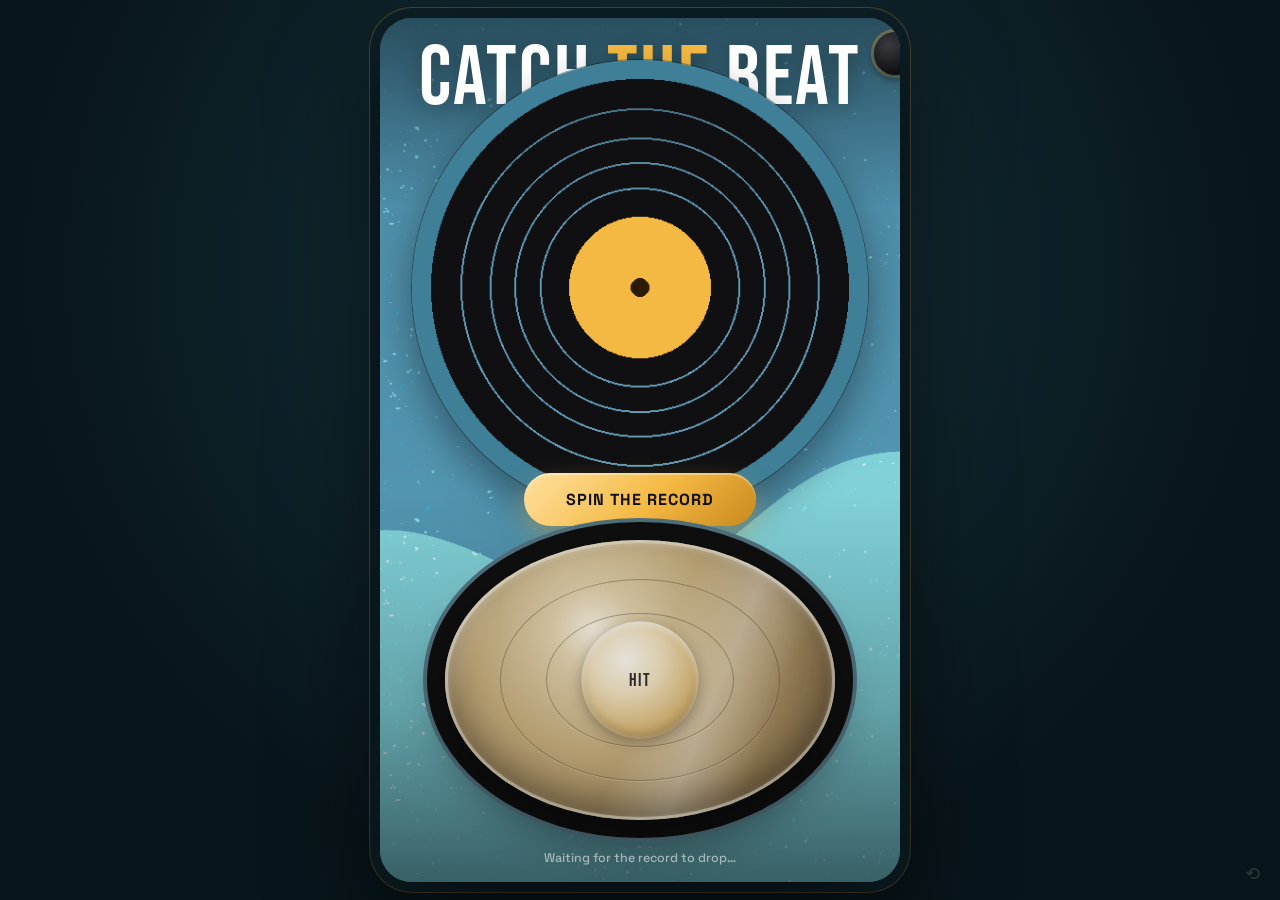
==== commit 58fe46f7: "Add files via upload" ====
--- a/index.html
+++ b/index.html
@@ -58,15 +58,26 @@
       <span class="cta-label">Spin The Record</span>
     </button>
 
-    <!-- ---- Song info / instructions ---- -->
+    <!-- ---- Song title + instructions ---- -->
     <section class="song-info" id="songInfo">
-      <p class="song-label">Now Cued Up</p>
       <h2 class="song-title" id="songTitle">Loading…</h2>
       <p class="song-artist" id="songArtist">&nbsp;</p>
-      <p class="song-hint">
-        <span class="hint-icon" aria-hidden="true">♪</span>
-        <span id="songHint">Getting the next track ready…</span>
-      </p>
+
+      <div class="instruction-wrap">
+        <span class="instruction-deco instruction-deco-left" aria-hidden="true">
+          <span class="mini-cymbal"></span>
+          <span class="note note-a">♪</span>
+          <span class="note note-b">♫</span>
+        </span>
+
+        <p class="instruction-text" id="songHint">Getting the next track ready…</p>
+
+        <span class="instruction-deco instruction-deco-right" aria-hidden="true">
+          <span class="mini-cymbal"></span>
+          <span class="note note-c">♬</span>
+          <span class="note note-d">♪</span>
+        </span>
+      </div>
     </section>
 
     <!-- ---- Cymbal pad ---- -->
--- a/style.css
+++ b/style.css
@@ -120,10 +120,14 @@
   font-family: var(--font-display);
   font-weight: 400;
   letter-spacing: 0.03em;
-  font-size: clamp(30px, 8.2vw, 52px);
-  line-height: 1;
+  font-size: clamp(42px, 13vw, 84px);
+  line-height: 0.92;
   color: var(--white);
   text-shadow: 0 4px 22px rgba(0,0,0,0.35);
+  transition: font-size 0.4s var(--ease-smooth);
+}
+.app.is-playing .title {
+  font-size: clamp(30px, 8vw, 52px);
 }
 .title-accent {
   color: var(--gold);
@@ -142,8 +146,12 @@
 
 .vinyl-wrap {
   position: relative;
-  width: clamp(230px, 58vh, 470px);
+  width: clamp(255px, 66vh, 520px);
   aspect-ratio: 1 / 1;
+  transition: width 0.4s var(--ease-smooth);
+}
+.app.is-playing .vinyl-wrap {
+  width: clamp(210px, 48vh, 400px);
 }
 
 .vinyl-glow {
@@ -288,13 +296,13 @@
 .song-info {
   flex: 0 0 auto;
   width: 100%;
-  max-width: 460px;
+  max-width: 480px;
   display: flex;
   flex-direction: column;
   align-items: center;
   gap: 2px;
   margin: clamp(4px, 1.4vh, 12px) 0;
-  max-height: 260px;
+  max-height: 320px;
   overflow: hidden;
   opacity: 1;
   transition: max-height 0.4s var(--ease-smooth), opacity 0.3s ease, margin 0.4s ease;
@@ -307,59 +315,92 @@
   margin: 0;
   pointer-events: none;
 }
-.song-label {
+.song-title {
   margin: 0;
-  font-size: clamp(9px, 1.8vw, 11px);
-  letter-spacing: 0.24em;
-  text-transform: uppercase;
-  color: var(--teal-bright);
-  font-weight: 600;
-}
-.song-title {
-  margin: 3px 0 0;
   font-family: var(--font-display);
   font-weight: 400;
-  font-size: clamp(25px, 6.6vw, 38px);
+  font-size: clamp(28px, 7.4vw, 42px);
   letter-spacing: 0.01em;
   color: var(--white);
+  text-shadow: 0 3px 16px rgba(0,0,0,0.35);
 }
 .song-artist {
-  margin: 0 0 9px;
+  margin: 0 0 4px;
   font-size: clamp(13px, 2.9vw, 16px);
-  color: rgba(255,255,255,0.7);
+  color: rgba(255,255,255,0.65);
   font-weight: 500;
 }
-.song-hint {
+
+/* Instruction: no box, no border — just bold, glowing, centred text
+   framed by two small cymbal icons and a scatter of music notes. Pushed
+   down a bit (margin-top) so the icons clear the background artwork's
+   wave curve instead of crowding right up against it. */
+.instruction-wrap {
+  position: relative;
+  display: flex;
+  align-items: center;
+  justify-content: center;
+  gap: clamp(10px, 3vw, 22px);
+  width: 100%;
+  margin-top: clamp(16px, 3.4vh, 30px);
+  padding: 0 2px;
+}
+
+.instruction-text {
   margin: 0;
-  display: inline-flex;
-  align-items: center;
-  gap: 10px;
-  padding: 11px 18px;
-  border-radius: 18px;
-  background: linear-gradient(135deg, rgba(244,185,66,0.28), rgba(129,209,216,0.18));
-  border: 1.5px solid rgba(244,185,66,0.55);
-  box-shadow: 0 10px 24px rgba(0,0,0,0.28), inset 0 1px 0 rgba(255,255,255,0.2);
-  backdrop-filter: blur(6px);
-  -webkit-backdrop-filter: blur(6px);
-  font-size: clamp(12.5px, 2.8vw, 14.5px);
-  font-weight: 500;
+  flex: 1 1 auto;
+  max-width: 320px;
+  font-family: var(--font-body);
+  font-weight: 700;
+  font-size: clamp(16.5px, 4.4vw, 22px);
+  line-height: 1.32;
   color: var(--cream);
-  line-height: 1.4;
-  max-width: 100%;
-}
-.hint-icon {
-  display: inline-flex;
-  align-items: center;
-  justify-content: center;
-  width: 24px;
-  height: 24px;
-  border-radius: 50%;
-  background: linear-gradient(135deg, var(--gold-soft), var(--gold-deep));
-  color: var(--ink);
-  font-size: 0.85em;
+  text-shadow:
+    0 0 16px rgba(244,185,66,0.6),
+    0 0 38px rgba(244,185,66,0.28),
+    0 2px 10px rgba(0,0,0,0.45);
+}
+
+.instruction-deco {
+  position: relative;
   flex: 0 0 auto;
-  box-shadow: 0 2px 6px rgba(0,0,0,0.25);
-}
+  width: 34px;
+  height: 48px;
+}
+.mini-cymbal {
+  position: absolute;
+  top: 50%;
+  left: 50%;
+  transform: translate(-50%, -50%);
+  width: 30px;
+  height: 30px;
+  border-radius: 50%;
+  background:
+    linear-gradient(112deg,
+      rgba(255,255,255,0.5) 0%, rgba(255,255,255,0) 30%,
+      rgba(255,255,255,0) 60%, rgba(255,255,255,0.3) 75%, rgba(255,255,255,0) 90%),
+    radial-gradient(circle at 38% 32%, #fff6d9 0%, #f3d391 18%, #d9ac52 46%, #ad7f34 75%, #7a5720 100%);
+  box-shadow: 0 3px 9px rgba(0,0,0,0.35), inset 0 1px 3px rgba(255,255,255,0.5);
+}
+.mini-cymbal::after {
+  content: "";
+  position: absolute;
+  inset: 30%;
+  border-radius: 50%;
+  background: radial-gradient(circle at 38% 32%, var(--gold-soft), var(--gold) 60%, var(--gold-deep) 100%);
+  box-shadow: inset 0 1px 2px rgba(255,255,255,0.6);
+}
+.note {
+  position: absolute;
+  color: var(--gold-soft);
+  opacity: 0.5;
+  font-size: 12px;
+  pointer-events: none;
+}
+.instruction-deco-left .note-a { top: -7px; left: -3px; font-size: 12px; transform: rotate(-12deg); }
+.instruction-deco-left .note-b { bottom: -7px; left: 15px; font-size: 9px; opacity: 0.35; transform: rotate(8deg); }
+.instruction-deco-right .note-c { top: -8px; right: -2px; font-size: 13px; transform: rotate(14deg); }
+.instruction-deco-right .note-d { bottom: -6px; right: 13px; font-size: 9px; opacity: 0.35; transform: rotate(-10deg); }
 
 /* -------------------------------- CTA button ------------------------------ */
 .cta-button {
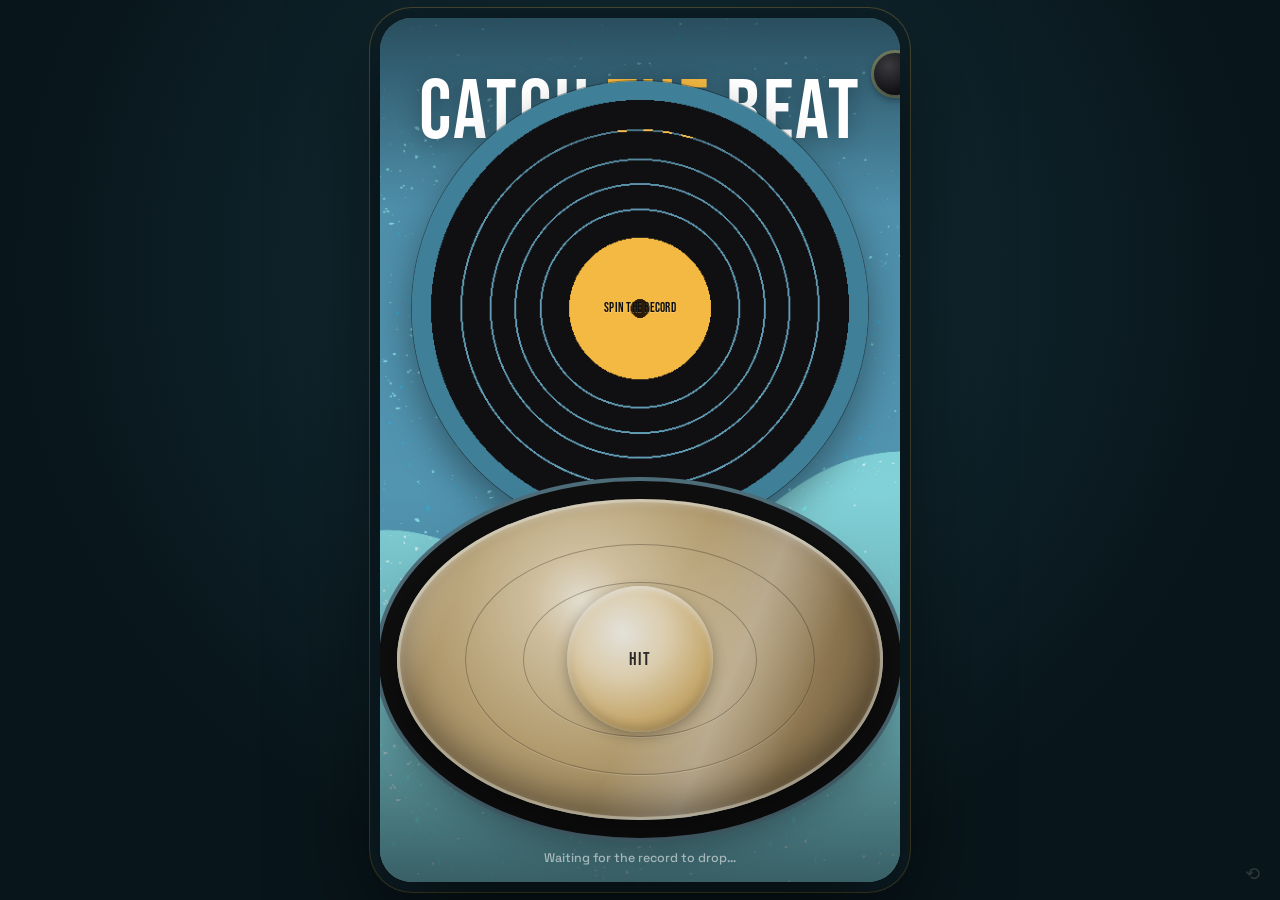
==== commit 4c633eda: "Add files via upload" ====
--- a/index.html
+++ b/index.html
@@ -13,7 +13,7 @@
 <link rel="preconnect" href="https://fonts.gstatic.com" crossorigin />
 <link href="https://fonts.googleapis.com/css2?family=Bebas+Neue&family=Space+Grotesk:wght@400;500;600;700&display=swap" rel="stylesheet" />
 
-<link rel="stylesheet" href="style.css?v=3" />
+<link rel="stylesheet" href="style.css?v=4" />
 </head>
 <body>
 
@@ -39,6 +39,7 @@
         <button id="vinylBtn" class="vinyl-hit-target" type="button" aria-label="Spin the record to start">
           <div class="vinyl" id="vinyl">
             <img src="assets/images/icon-512.png" alt="" class="vinyl-img" draggable="false" />
+            <span class="vinyl-cta-label" id="vinylCtaLabel">Spin The Record</span>
           </div>
         </button>
 
@@ -51,12 +52,6 @@
         </div>
       </div>
     </section>
-
-    <!-- ---- CTA (idle state) — sits directly under the record ---- -->
-    <button id="ctaBtn" class="cta-button" type="button" disabled>
-      <span class="cta-pulse" aria-hidden="true"></span>
-      <span class="cta-label">Spin The Record</span>
-    </button>
 
     <!-- ---- Song title + instructions ---- -->
     <section class="song-info" id="songInfo">
@@ -123,16 +118,35 @@
     </div>
   </div>
 
+  <!-- ===================== SCREEN SAVER =====================
+       Kicks in after a configurable period of no touches anywhere (see
+       SCREENSAVER_IDLE_MS in script.js). Any touch closes it and returns
+       to a clean idle screen. Swap assets/videos/screensaver.mp4 for your
+       own video — nothing else needs to change. -->
+  <div class="screensaver" id="screensaver" aria-hidden="true">
+    <video
+      id="screensaverVideo"
+      class="screensaver-video"
+      src="assets/videos/screensaver.mp4"
+      muted
+      loop
+      playsinline
+      preload="auto"
+    ></video>
+  </div>
+
   <!-- ===================== PROMOTER / STAFF RESET =====================
-       Nearly invisible hit target, bottom-right corner. Press and hold
-       ~1.2s to force the game back to idle. Not meant to be visible or
-       discoverable to players. -->
+       Nearly invisible hit target, bottom-right corner. A single tap
+       instantly forces the game back to idle. Not meant to be visible or
+       discoverable to players. A second, completely invisible option
+       exists too: triple-tapping anywhere on the screen within ~2s does
+       the exact same full reset, from any state — see script.js. -->
   <button id="staffReset" class="staff-reset" type="button" aria-label="Staff reset">⟲</button>
   <div class="staff-reset-toast" id="staffResetToast">Game reset</div>
 
 </div>
 
-<script src="songs.js?v=3"></script>
-<script src="script.js?v=3"></script>
+<script src="songs.js?v=4"></script>
+<script src="script.js?v=4"></script>
 </body>
 </html>
--- a/style.css
+++ b/style.css
@@ -113,7 +113,10 @@
 }
 
 /* --------------------------------- Header ------------------------------- */
-.stage-header { flex: 0 0 auto; }
+.stage-header {
+  flex: 0 0 auto;
+  padding-top: clamp(14px, 4vh, 34px);
+}
 
 .title {
   margin: 0;
@@ -146,12 +149,12 @@
 
 .vinyl-wrap {
   position: relative;
-  width: clamp(255px, 66vh, 520px);
+  width: clamp(280px, 74vh, 580px);
   aspect-ratio: 1 / 1;
   transition: width 0.4s var(--ease-smooth);
 }
 .app.is-playing .vinyl-wrap {
-  width: clamp(210px, 48vh, 400px);
+  width: clamp(225px, 50vh, 420px);
 }
 
 .vinyl-glow {
@@ -402,54 +405,30 @@
 .instruction-deco-right .note-c { top: -8px; right: -2px; font-size: 13px; transform: rotate(14deg); }
 .instruction-deco-right .note-d { bottom: -6px; right: 13px; font-size: 9px; opacity: 0.35; transform: rotate(-10deg); }
 
-/* -------------------------------- CTA button ------------------------------ */
-.cta-button {
-  position: relative;
-  flex: 0 0 auto;
-  display: inline-flex;
-  align-items: center;
-  justify-content: center;
-  padding: clamp(12px, 2vh, 16px) clamp(28px, 7vw, 42px);
-  border-radius: 999px;
-  background: linear-gradient(135deg, var(--gold-soft), var(--gold) 55%, var(--gold-deep));
+/* ---------------------- "Spin The Record" (in the label) ------------------
+   Sits inside the vinyl's yellow centre label (baked into the artwork),
+   so the record itself reads as the button — no separate CTA element. */
+.vinyl-cta-label {
+  position: absolute;
+  top: 50%;
+  left: 50%;
+  transform: translate(-50%, -50%);
+  width: 40%;
+  text-align: center;
+  font-family: var(--font-display);
+  font-weight: 400;
+  font-size: clamp(8.5px, 2.5vw, 12.5px);
+  line-height: 1.08;
+  letter-spacing: 0.02em;
   color: var(--ink);
-  font-weight: 700;
-  font-size: clamp(13px, 3vw, 16px);
-  letter-spacing: 0.06em;
   text-transform: uppercase;
-  box-shadow: 0 10px 26px rgba(244,185,66,0.35), 0 2px 0 rgba(255,255,255,0.35) inset;
-  transition: opacity 0.3s var(--ease-smooth), transform 0.3s var(--ease-smooth), filter 0.3s ease,
-              padding 0.35s var(--ease-smooth), margin 0.35s var(--ease-smooth), max-height 0.35s var(--ease-smooth);
-  margin: clamp(4px, 1.6vh, 14px) 0;
-  max-height: 120px;
-  overflow: hidden;
-}
-.cta-button:disabled { filter: grayscale(0.6) brightness(0.85); }
-.cta-button:active:not(:disabled) { transform: scale(0.96); }
-.cta-pulse {
-  position: absolute;
-  inset: -6px;
-  border-radius: inherit;
-  border: 2px solid rgba(244,185,66,0.6);
+  pointer-events: none;
+  opacity: 1;
+  transition: opacity 0.3s ease;
+  text-shadow: 0 1px 0 rgba(255,255,255,0.25);
+}
+.app:not(.is-idle) .vinyl-cta-label {
   opacity: 0;
-}
-.app.is-idle .cta-button:not(:disabled) .cta-pulse {
-  animation: ctaPulse 2.2s ease-out infinite;
-}
-@keyframes ctaPulse {
-  0% { opacity: 0.6; transform: scale(1); }
-  100% { opacity: 0; transform: scale(1.18); }
-}
-.cta-label { position: relative; z-index: 1; }
-
-.app:not(.is-idle) .cta-button {
-  opacity: 0;
-  pointer-events: none;
-  transform: translateY(6px) scale(0.94);
-  padding-top: 0;
-  padding-bottom: 0;
-  margin: 0;
-  max-height: 0;
 }
 
 /* -------------------------------- Drum pad -------------------------------- */
@@ -461,12 +440,13 @@
   justify-content: center;
   min-height: 0;
   width: 100%;
+  margin-top: clamp(18px, 3.6vh, 36px);
   gap: clamp(10px, 2vh, 16px);
 }
 
 .drum-pad {
   position: relative;
-  width: clamp(200px, 47vh, 390px);
+  width: clamp(225px, 54vh, 510px);
   aspect-ratio: 1 / 1;
   border-radius: 50%;
   padding: 0;
@@ -731,6 +711,28 @@
   margin-top: 8px;
 }
 
+/* ============================ Screen saver ================================ */
+.screensaver {
+  position: fixed;
+  inset: 0;
+  z-index: 50;
+  background: #000;
+  opacity: 0;
+  pointer-events: none;
+  transition: opacity 0.6s var(--ease-smooth);
+}
+.screensaver.is-visible {
+  opacity: 1;
+  pointer-events: auto;
+}
+.screensaver-video {
+  position: absolute;
+  inset: 0;
+  width: 100%;
+  height: 100%;
+  object-fit: cover;
+}
+
 /* ============================ Staff reset ================================
    Event-staff-only control, not a player-facing "home" button. Faint on
    purpose — visible enough that staff who know to look in the corner can
@@ -785,7 +787,6 @@
 @media (prefers-reduced-motion: reduce) {
   .app.is-playing .vinyl,
   .app.is-playing .vinyl-glow,
-  .cta-pulse,
   .drum-pad.is-active:not(:disabled)::before,
   .vinyl-hit-target::after {
     animation: none !important;
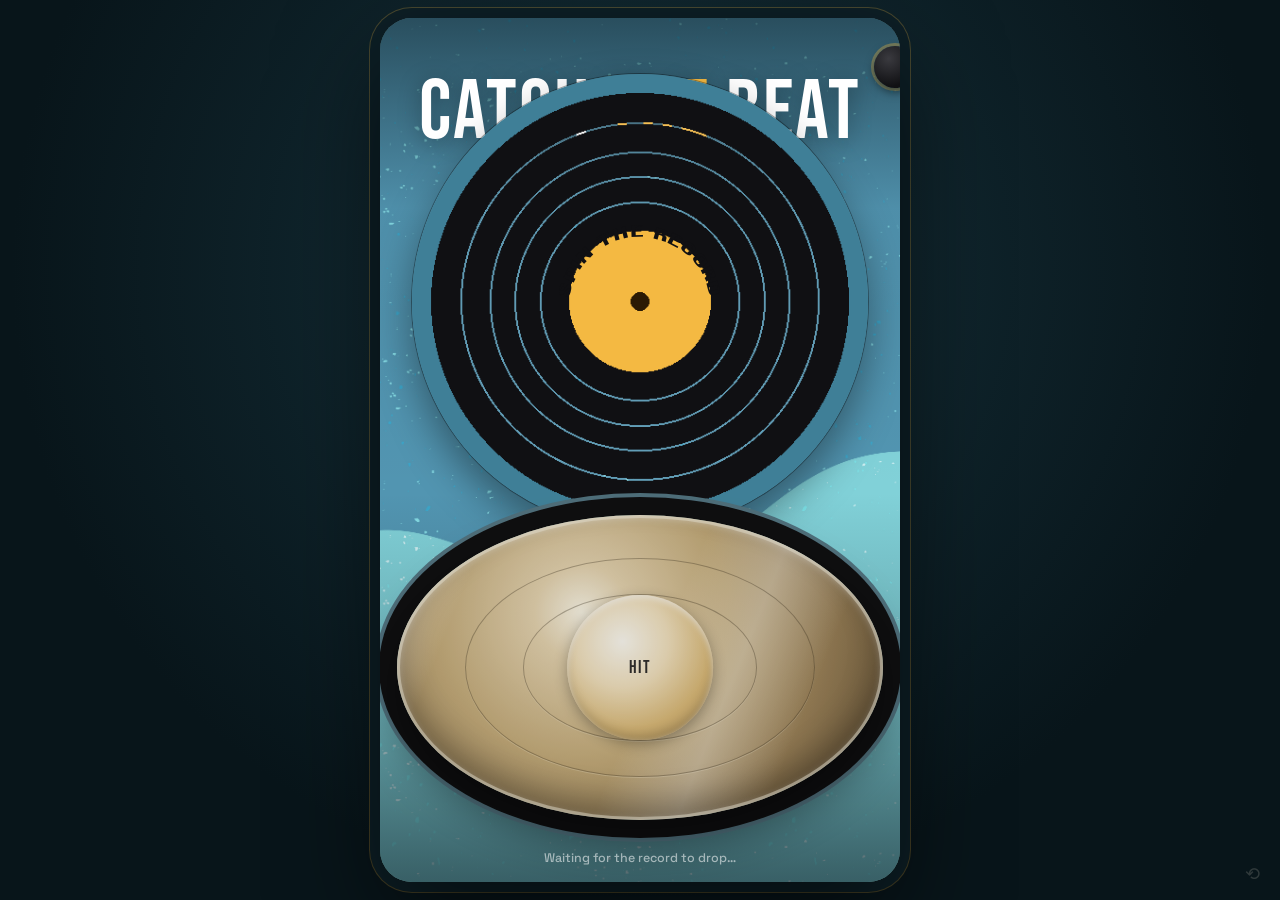
==== commit 226cb0bd: "Add files via upload" ====
--- a/index.html
+++ b/index.html
@@ -13,7 +13,7 @@
 <link rel="preconnect" href="https://fonts.gstatic.com" crossorigin />
 <link href="https://fonts.googleapis.com/css2?family=Bebas+Neue&family=Space+Grotesk:wght@400;500;600;700&display=swap" rel="stylesheet" />
 
-<link rel="stylesheet" href="style.css?v=4" />
+<link rel="stylesheet" href="style.css?v=5" />
 </head>
 <body>
 
@@ -39,7 +39,14 @@
         <button id="vinylBtn" class="vinyl-hit-target" type="button" aria-label="Spin the record to start">
           <div class="vinyl" id="vinyl">
             <img src="assets/images/icon-512.png" alt="" class="vinyl-img" draggable="false" />
-            <span class="vinyl-cta-label" id="vinylCtaLabel">Spin The Record</span>
+            <svg class="vinyl-cta-label" id="vinylCtaLabel" viewBox="0 0 100 100" aria-hidden="true">
+              <path id="vinylLabelCurve" d="M 13,53 A 37,37 0 0,1 87,53" fill="none" />
+              <text class="vinyl-cta-label-text" font-size="8.5">
+                <textPath href="#vinylLabelCurve" xlink:href="#vinylLabelCurve"
+                          startOffset="50%" text-anchor="middle"
+                          textLength="106" lengthAdjust="spacingAndGlyphs">SPIN THE RECORD</textPath>
+              </text>
+            </svg>
           </div>
         </button>
 
@@ -146,7 +153,7 @@
 
 </div>
 
-<script src="songs.js?v=4"></script>
-<script src="script.js?v=4"></script>
+<script src="songs.js?v=5"></script>
+<script src="script.js?v=5"></script>
 </body>
 </html>
--- a/style.css
+++ b/style.css
@@ -413,22 +413,21 @@
   top: 50%;
   left: 50%;
   transform: translate(-50%, -50%);
-  width: 40%;
-  text-align: center;
+  width: 42%;
+  height: 42%;
+  pointer-events: none;
+  opacity: 1;
+  transition: opacity 0.3s ease;
+  overflow: visible;
+}
+.app:not(.is-idle) .vinyl-cta-label {
+  opacity: 0;
+}
+.vinyl-cta-label-text {
   font-family: var(--font-display);
   font-weight: 400;
-  font-size: clamp(8.5px, 2.5vw, 12.5px);
-  line-height: 1.08;
-  letter-spacing: 0.02em;
-  color: var(--ink);
-  text-transform: uppercase;
-  pointer-events: none;
-  opacity: 1;
-  transition: opacity 0.3s ease;
-  text-shadow: 0 1px 0 rgba(255,255,255,0.25);
-}
-.app:not(.is-idle) .vinyl-cta-label {
-  opacity: 0;
+  letter-spacing: 0.01em;
+  fill: var(--ink);
 }
 
 /* -------------------------------- Drum pad -------------------------------- */
@@ -440,7 +439,7 @@
   justify-content: center;
   min-height: 0;
   width: 100%;
-  margin-top: clamp(18px, 3.6vh, 36px);
+  margin-top: clamp(34px, 7vh, 68px);
   gap: clamp(10px, 2vh, 16px);
 }
 
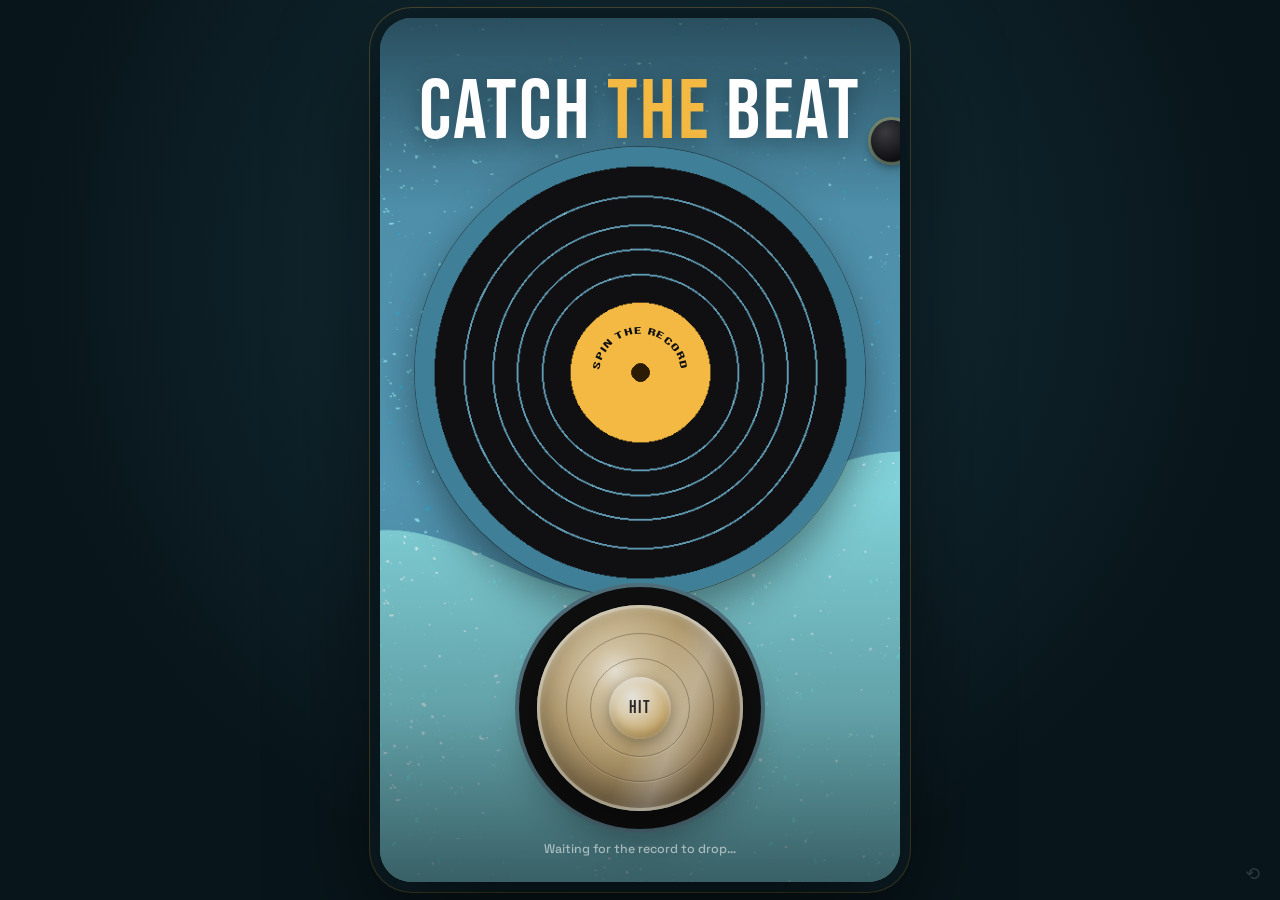
==== commit 9428c154: "Add files via upload" ====
--- a/index.html
+++ b/index.html
@@ -13,7 +13,7 @@
 <link rel="preconnect" href="https://fonts.gstatic.com" crossorigin />
 <link href="https://fonts.googleapis.com/css2?family=Bebas+Neue&family=Space+Grotesk:wght@400;500;600;700&display=swap" rel="stylesheet" />
 
-<link rel="stylesheet" href="style.css?v=5" />
+<link rel="stylesheet" href="style.css?v=6" />
 </head>
 <body>
 
@@ -153,7 +153,7 @@
 
 </div>
 
-<script src="songs.js?v=5"></script>
-<script src="script.js?v=5"></script>
+<script src="songs.js?v=6"></script>
+<script src="script.js?v=6"></script>
 </body>
 </html>
--- a/style.css
+++ b/style.css
@@ -108,7 +108,7 @@
   flex-direction: column;
   align-items: center;
   justify-content: space-between;
-  padding: clamp(10px, 2.4vh, 24px) clamp(16px, 5vw, 32px) clamp(8px, 1.6vh, 16px);
+  padding: clamp(10px, 2.4vh, 24px) clamp(16px, 5vw, 32px) 32vh;
   text-align: center;
 }
 
@@ -149,12 +149,12 @@
 
 .vinyl-wrap {
   position: relative;
-  width: clamp(280px, 74vh, 580px);
+  width: clamp(260px, 50vh, 580px);
   aspect-ratio: 1 / 1;
   transition: width 0.4s var(--ease-smooth);
 }
 .app.is-playing .vinyl-wrap {
-  width: clamp(225px, 50vh, 420px);
+  width: clamp(210px, 42vh, 420px);
 }
 
 .vinyl-glow {
@@ -413,8 +413,8 @@
   top: 50%;
   left: 50%;
   transform: translate(-50%, -50%);
-  width: 42%;
-  height: 42%;
+  width: 25%;
+  height: 25%;
   pointer-events: none;
   opacity: 1;
   transition: opacity 0.3s ease;
@@ -432,20 +432,19 @@
 
 /* -------------------------------- Drum pad -------------------------------- */
 .drum-zone {
-  flex: 1 1 auto;
+  position: absolute;
+  left: 0;
+  right: 0;
+  top: 67.89%; /* matches the requested 37cm top edge on a 54.5cm-tall screen */
   display: flex;
   flex-direction: column;
   align-items: center;
-  justify-content: center;
-  min-height: 0;
-  width: 100%;
-  margin-top: clamp(34px, 7vh, 68px);
   gap: clamp(10px, 2vh, 16px);
 }
 
 .drum-pad {
   position: relative;
-  width: clamp(225px, 54vh, 510px);
+  width: clamp(180px, 22.94vh, 460px);
   aspect-ratio: 1 / 1;
   border-radius: 50%;
   padding: 0;
